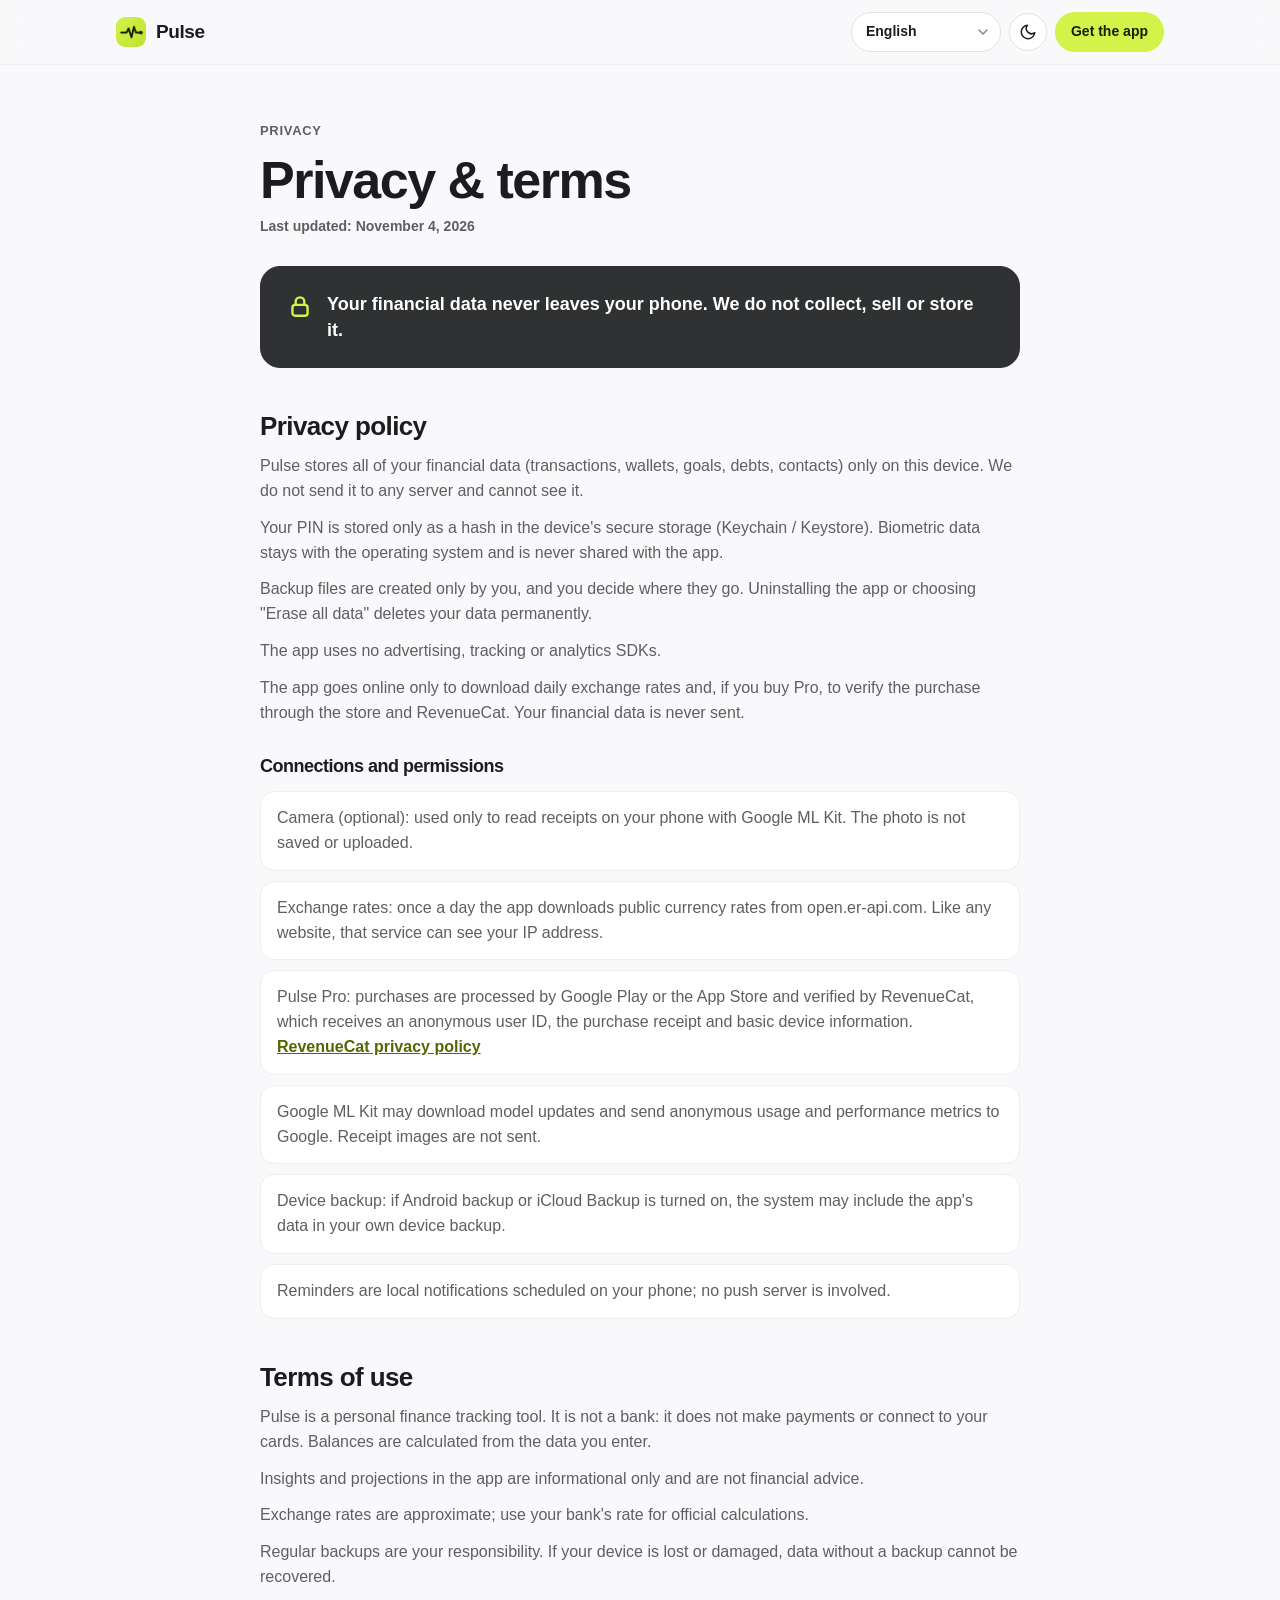
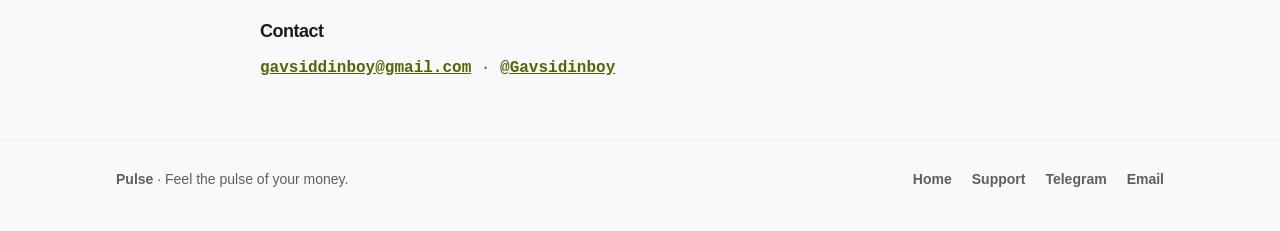
==== privacy.html @ 62ebf2f1 "feat: Pulse landing, support and privacy pages Static site for GitHub Pages: the landing page with a" ====
<!DOCTYPE html>
<html lang="en" dir="ltr">
<head>
  <meta charset="UTF-8" />
  <meta name="viewport" content="width=device-width, initial-scale=1.0" />
  <title>Pulse — Privacy policy & terms</title>
  <meta name="description" content="Pulse keeps your financial data on your phone. What the app connects to, which permissions it uses and the terms of use." />
  <link rel="canonical" href="https://vaxobjanovdev.github.io/pulse-landing/privacy.html" />
  <link rel="alternate" hreflang="en" href="https://vaxobjanovdev.github.io/pulse-landing/privacy.html?lang=en" />
  <link rel="alternate" hreflang="uz" href="https://vaxobjanovdev.github.io/pulse-landing/privacy.html?lang=uz" />
  <link rel="alternate" hreflang="ru" href="https://vaxobjanovdev.github.io/pulse-landing/privacy.html?lang=ru" />
  <link rel="alternate" hreflang="es" href="https://vaxobjanovdev.github.io/pulse-landing/privacy.html?lang=es" />
  <link rel="alternate" hreflang="pt" href="https://vaxobjanovdev.github.io/pulse-landing/privacy.html?lang=pt" />
  <link rel="alternate" hreflang="tr" href="https://vaxobjanovdev.github.io/pulse-landing/privacy.html?lang=tr" />
  <link rel="alternate" hreflang="de" href="https://vaxobjanovdev.github.io/pulse-landing/privacy.html?lang=de" />
  <link rel="alternate" hreflang="fr" href="https://vaxobjanovdev.github.io/pulse-landing/privacy.html?lang=fr" />
  <link rel="alternate" hreflang="id" href="https://vaxobjanovdev.github.io/pulse-landing/privacy.html?lang=id" />
  <link rel="alternate" hreflang="ar" href="https://vaxobjanovdev.github.io/pulse-landing/privacy.html?lang=ar" />
  <link rel="alternate" hreflang="x-default" href="https://vaxobjanovdev.github.io/pulse-landing/privacy.html" />
  <link rel="apple-touch-icon" href="assets/icon.png" />
  <meta property="og:site_name" content="Pulse" />
  <meta property="og:type" content="website" />
  <meta property="og:title" content="Pulse — Privacy policy & terms" />
  <meta property="og:description" content="Pulse keeps your financial data on your phone. What the app connects to, which permissions it uses and the terms of use." />
  <meta property="og:url" content="https://vaxobjanovdev.github.io/pulse-landing/privacy.html" />
  <meta property="og:image" content="https://vaxobjanovdev.github.io/pulse-landing/assets/og.png" />
  <meta property="og:image:width" content="1024" />
  <meta property="og:image:height" content="500" />
  <meta property="og:image:alt" content="Pulse — Feel the pulse of your money." />
  <meta name="twitter:card" content="summary_large_image" />
  <meta name="twitter:title" content="Pulse — Privacy policy & terms" />
  <meta name="twitter:description" content="Pulse keeps your financial data on your phone. What the app connects to, which permissions it uses and the terms of use." />
  <meta name="twitter:image" content="https://vaxobjanovdev.github.io/pulse-landing/assets/og.png" />
  <meta name="theme-color" content="#f9f9fb" />
  <link rel="icon" type="image/png" href="assets/icon.png" />
  <script>try { var th = localStorage.getItem('pulse-theme'); if (th) document.documentElement.setAttribute('data-theme', th); } catch (e) {}</script>
  <link rel="stylesheet" href="site.css" />
  <style>
    .page { max-width: 760px; padding: 56px 0 24px; }
    h1 { font-size: clamp(34px, 5.2vw, 52px); letter-spacing: -1.5px; line-height: 1.06; font-weight: 850; margin: 12px 0 8px; }
    .updated { color: var(--muted); font-size: 14px; font-weight: 600; }
    .pledge { background: var(--midnight); border: 1px solid var(--midnight-edge); color: var(--on-midnight); border-radius: var(--radius); padding: 24px 26px; margin: 28px 0 8px; font-size: 18px; font-weight: 700; line-height: 1.45; display: flex; gap: 14px; align-items: flex-start; }
    .pledge svg { width: 26px; height: 26px; color: var(--lime); flex-shrink: 0; margin-top: 2px; }
    .doc h2 { font-size: 26px; letter-spacing: -0.6px; margin: 44px 0 14px; }
    .doc h3 { font-size: 18px; margin: 28px 0 10px; }
    .doc p { color: var(--text-2); margin-bottom: 12px; }
    .doc ul { list-style: none; display: grid; gap: 10px; }
    .doc li { background: var(--card); border: 1px solid var(--border); border-radius: 14px; padding: 14px 16px; color: var(--text-2); }
    .doc a { color: var(--accent-text); font-weight: 700; }
    .note { margin-top: 32px; font-size: 13px; color: var(--muted); }
    .contact { font-family: var(--mono); direction: ltr; unicode-bidi: isolate; }
    @media (max-width: 640px) { .page { padding-top: 36px; } }
  </style>
</head>
<body>
  <nav class="top">
    <div class="wrap nav-inner">
      <a href="./" class="logo"><img src="assets/icon.png" alt="" /><span>Pulse</span></a>
      <div class="nav-right">
        <select id="lang" class="lang" aria-label="Language"></select>
        <button id="theme" class="icon-btn" type="button" aria-label="Switch theme">
          <svg class="moon" viewBox="0 0 24 24" fill="none" stroke="currentColor" stroke-width="2" stroke-linecap="round" stroke-linejoin="round"><path d="M21 12.8A9 9 0 1 1 11.2 3a7 7 0 0 0 9.8 9.8z"/></svg>
          <svg class="sun" viewBox="0 0 24 24" fill="none" stroke="currentColor" stroke-width="2" stroke-linecap="round"><circle cx="12" cy="12" r="4.5"/><path d="M12 2v2M12 20v2M4.9 4.9l1.4 1.4M17.7 17.7l1.4 1.4M2 12h2M20 12h2M4.9 19.1l1.4-1.4M17.7 6.3l1.4-1.4"/></svg>
        </button>
        <a class="btn btn-lime btn-sm nav-cta get-app" href="./#get" data-i="nav_get">Get the app</a>
      </div>
    </div>
  </nav>

  <main class="wrap page doc">
    <p class="kicker" data-i="f_privacy">Privacy</p>
    <h1 data-a="legal.title">Privacy & terms</h1>
    <p class="updated" id="updated">Last updated: November 4, 2026</p>

    <div class="pledge">
      <svg viewBox="0 0 24 24" fill="none" stroke="currentColor" stroke-width="2.2" stroke-linecap="round" stroke-linejoin="round" aria-hidden="true"><rect x="5" y="11" width="14" height="10" rx="2.5"/><path d="M8 11V8a4 4 0 0 1 8 0v3"/></svg>
      <span data-i="pv_pledge">Your financial data never leaves your phone. We do not collect, sell or store it.</span>
    </div>

    <h2 data-a="legal.privacyTitle">Privacy policy</h2>
    <p data-a="legal.privacy1"></p>
    <p data-a="legal.privacy2"></p>
    <p data-a="legal.privacy3"></p>
    <p data-a="legal.privacy4"></p>
    <p data-a="legal.privacy5"></p>

    <h3 data-i="pv_more">Connections and permissions</h3>
    <ul>
      <li data-i="pv_cam"></li>
      <li data-i="pv_fx"></li>
      <li><span data-i="pv_rc"></span> <a href="https://www.revenuecat.com/privacy" target="_blank" rel="noopener" data-i="pv_rc_link">RevenueCat privacy policy</a></li>
      <li data-i="pv_ml"></li>
      <li data-i="pv_bk"></li>
      <li data-i="pv_nt"></li>
    </ul>

    <h2 id="terms" data-a="legal.termsTitle">Terms of use</h2>
    <p data-a="legal.terms1"></p>
    <p data-a="legal.terms2"></p>
    <p data-a="legal.terms3"></p>
    <p data-a="legal.terms4"></p>

    <h3 data-i="pv_contact">Contact</h3>
    <p class="contact"><a href="mailto:gavsiddinboy@gmail.com">gavsiddinboy@gmail.com</a> · <a href="https://t.me/Gavsidinboy" target="_blank" rel="noopener">@Gavsidinboy</a></p>

    <p class="note" id="note" data-i="pv_note"></p>
  </main>

  <footer class="foot-wrap">
    <div class="wrap foot">
      <span><strong>Pulse</strong> · <span data-i="f_tag">Feel the pulse of your money.</span></span>
      <ul>
        <li><a href="./" data-i="f_home">Home</a></li>
        <li><a href="support.html" data-i="f_support">Support</a></li>
        <li><a href="https://t.me/Gavsidinboy" target="_blank" rel="noopener">Telegram</a></li>
        <li><a href="mailto:gavsiddinboy@gmail.com">Email</a></li>
      </ul>
    </div>
  </footer>

  <script src="app-strings.js"></script>
  <script>
  // The policy and terms paragraphs come from the app itself (legal.* in app-strings.js), so the site and the app say the same thing.
  // English is the reference text; keep the details below in sync with src/i18n/locales/en.ts (legal.*).
  window.PAGE_T = {
    en: {
      title: 'Pulse — Privacy policy & terms',
      pv_pledge: 'Your financial data never leaves your phone. We do not collect, sell or store it.',
      pv_more: 'Connections and permissions',
      pv_cam: 'Camera (optional): used only to read receipts on your phone with Google ML Kit. The photo is not saved or uploaded.',
      pv_fx: 'Exchange rates: once a day the app downloads public currency rates from open.er-api.com. Like any website, that service can see your IP address.',
      pv_rc: 'Pulse Pro: purchases are processed by Google Play or the App Store and verified by RevenueCat, which receives an anonymous user ID, the purchase receipt and basic device information.',
      pv_rc_link: 'RevenueCat privacy policy',
      pv_ml: 'Google ML Kit may download model updates and send anonymous usage and performance metrics to Google. Receipt images are not sent.',
      pv_bk: "Device backup: if Android backup or iCloud Backup is turned on, the system may include the app's data in your own device backup.",
      pv_nt: 'Reminders are local notifications scheduled on your phone; no push server is involved.',
      pv_contact: 'Contact', pv_note: ''
    },
    uz: {
      title: 'Pulse — Maxfiylik siyosati va shartlar',
      pv_pledge: "Moliyaviy ma'lumotlaringiz telefoningizdan chiqmaydi. Biz ularni yig'maymiz, sotmaymiz va saqlamaymiz.",
      pv_more: 'Ulanishlar va ruxsatlar',
      pv_cam: "Kamera (ixtiyoriy): faqat chekni telefonda Google ML Kit yordamida o'qish uchun. Rasm saqlanmaydi va yuborilmaydi.",
      pv_fx: "Valyuta kurslari: ilova kuniga bir marta open.er-api.com dan ochiq kurslarni yuklaydi. Har qanday sayt kabi bu xizmat IP manzilingizni ko'rishi mumkin.",
      pv_rc: "Pulse Pro: xaridlar Google Play yoki App Store orqali amalga oshiriladi va RevenueCat orqali tekshiriladi. RevenueCat anonim foydalanuvchi ID, xarid cheki va qurilma haqidagi asosiy ma'lumotni oladi.",
      pv_rc_link: 'RevenueCat maxfiylik siyosati',
      pv_ml: "Google ML Kit model yangilanishlarini yuklashi va Google'ga anonim foydalanish va ishlash ko'rsatkichlarini yuborishi mumkin. Chek rasmlari yuborilmaydi.",
      pv_bk: "Qurilma zaxirasi: Android zaxirasi yoki iCloud Backup yoqilgan bo'lsa, tizim ilova ma'lumotlarini qurilmangizning o'z zaxirasiga qo'shishi mumkin.",
      pv_nt: 'Eslatmalar telefoningizda rejalashtiriladigan mahalliy bildirishnomalar; push server ishlatilmaydi.',
      pv_contact: 'Aloqa', pv_note: "Bu sahifa ingliz tilidan tarjima qilingan. Farq bo'lsa, inglizcha matn amal qiladi."
    },
    ru: {
      title: 'Pulse — Политика конфиденциальности и условия',
      pv_pledge: 'Ваши финансовые данные не покидают телефон. Мы их не собираем, не продаём и не храним.',
      pv_more: 'Подключения и разрешения',
      pv_cam: 'Камера (по желанию): только для распознавания чеков на телефоне с помощью Google ML Kit. Фото не сохраняется и не загружается.',
      pv_fx: 'Курсы валют: раз в день приложение загружает открытые курсы с open.er-api.com. Как и любой сайт, этот сервис видит ваш IP-адрес.',
      pv_rc: 'Pulse Pro: покупки обрабатываются Google Play или App Store и проверяются через RevenueCat, который получает анонимный ID пользователя, чек покупки и базовые сведения об устройстве.',
      pv_rc_link: 'Политика конфиденциальности RevenueCat',
      pv_ml: 'Google ML Kit может загружать обновления моделей и отправлять в Google анонимные метрики использования и производительности. Изображения чеков не отправляются.',
      pv_bk: 'Резервная копия устройства: если включена резервная копия Android или iCloud, система может включить данные приложения в вашу собственную копию устройства.',
      pv_nt: 'Напоминания — это локальные уведомления, запланированные на телефоне; push-сервер не используется.',
      pv_contact: 'Контакты', pv_note: 'Эта страница переведена с английского. При расхождениях действует английский текст.'
    },
    es: {
      title: 'Pulse — Política de privacidad y condiciones',
      pv_pledge: 'Tus datos financieros nunca salen de tu teléfono. No los recopilamos, vendemos ni almacenamos.',
      pv_more: 'Conexiones y permisos',
      pv_cam: 'Cámara (opcional): solo para leer recibos en tu teléfono con Google ML Kit. La foto no se guarda ni se sube.',
      pv_fx: 'Tipos de cambio: una vez al día la app descarga tipos públicos de open.er-api.com. Como cualquier sitio web, ese servicio puede ver tu dirección IP.',
      pv_rc: 'Pulse Pro: las compras las procesa Google Play o el App Store y las verifica RevenueCat, que recibe un ID de usuario anónimo, el recibo de compra e información básica del dispositivo.',
      pv_rc_link: 'Política de privacidad de RevenueCat',
      pv_ml: 'Google ML Kit puede descargar actualizaciones de modelos y enviar a Google métricas anónimas de uso y rendimiento. Las imágenes de los recibos no se envían.',
      pv_bk: 'Copia del dispositivo: si la copia de seguridad de Android o de iCloud está activada, el sistema puede incluir los datos de la app en tu propia copia del dispositivo.',
      pv_nt: 'Los recordatorios son notificaciones locales programadas en tu teléfono; no interviene ningún servidor push.',
      pv_contact: 'Contacto', pv_note: 'Esta página es una traducción del inglés. Si las versiones difieren, prevalece el texto en inglés.'
    },
    pt: {
      title: 'Pulse — Política de privacidade e termos',
      pv_pledge: 'Seus dados financeiros nunca saem do seu celular. Não os coletamos, vendemos nem armazenamos.',
      pv_more: 'Conexões e permissões',
      pv_cam: 'Câmera (opcional): usada só para ler recibos no celular com o Google ML Kit. A foto não é salva nem enviada.',
      pv_fx: 'Cotações: uma vez por dia o app baixa cotações públicas de open.er-api.com. Como qualquer site, esse serviço pode ver seu endereço IP.',
      pv_rc: 'Pulse Pro: as compras são processadas pelo Google Play ou pela App Store e verificadas pela RevenueCat, que recebe um ID de usuário anônimo, o recibo da compra e informações básicas do aparelho.',
      pv_rc_link: 'Política de privacidade da RevenueCat',
      pv_ml: 'O Google ML Kit pode baixar atualizações de modelos e enviar ao Google métricas anônimas de uso e desempenho. As imagens dos recibos não são enviadas.',
      pv_bk: 'Backup do aparelho: se o backup do Android ou do iCloud estiver ativado, o sistema pode incluir os dados do app no seu próprio backup.',
      pv_nt: 'Os lembretes são notificações locais agendadas no celular; nenhum servidor push é usado.',
      pv_contact: 'Contato', pv_note: 'Esta página é uma tradução do inglês. Em caso de divergência, vale o texto em inglês.'
    },
    tr: {
      title: 'Pulse — Gizlilik politikası ve koşullar',
      pv_pledge: 'Finansal verilerin telefonundan asla çıkmaz. Onları toplamayız, satmayız ve saklamayız.',
      pv_more: 'Bağlantılar ve izinler',
      pv_cam: 'Kamera (isteğe bağlı): yalnızca fişleri telefonunda Google ML Kit ile okumak için. Fotoğraf kaydedilmez ve yüklenmez.',
      pv_fx: "Döviz kurları: uygulama günde bir kez open.er-api.com'dan herkese açık kurları indirir. Her web sitesi gibi bu hizmet de IP adresini görebilir.",
      pv_rc: 'Pulse Pro: satın alımlar Google Play veya App Store tarafından işlenir ve RevenueCat ile doğrulanır; RevenueCat anonim bir kullanıcı kimliği, satın alma makbuzu ve temel cihaz bilgisi alır.',
      pv_rc_link: 'RevenueCat gizlilik politikası',
      pv_ml: "Google ML Kit model güncellemeleri indirebilir ve Google'a anonim kullanım ve performans ölçümleri gönderebilir. Fiş görüntüleri gönderilmez.",
      pv_bk: 'Cihaz yedeği: Android yedeği veya iCloud Yedekleme açıksa sistem, uygulamanın verilerini kendi cihaz yedeğine ekleyebilir.',
      pv_nt: 'Hatırlatmalar telefonunda planlanan yerel bildirimlerdir; push sunucusu kullanılmaz.',
      pv_contact: 'İletişim', pv_note: 'Bu sayfa İngilizceden çevrilmiştir. Farklılık olursa İngilizce metin geçerlidir.'
    },
    de: {
      title: 'Pulse — Datenschutz und Nutzungsbedingungen',
      pv_pledge: 'Deine Finanzdaten verlassen nie dein Handy. Wir sammeln, verkaufen und speichern sie nicht.',
      pv_more: 'Verbindungen und Berechtigungen',
      pv_cam: 'Kamera (optional): nur zum Lesen von Belegen auf deinem Handy mit Google ML Kit. Das Foto wird weder gespeichert noch hochgeladen.',
      pv_fx: 'Wechselkurse: Einmal täglich lädt die App öffentliche Kurse von open.er-api.com. Wie jede Website kann dieser Dienst deine IP-Adresse sehen.',
      pv_rc: 'Pulse Pro: Käufe werden von Google Play oder dem App Store abgewickelt und über RevenueCat geprüft. RevenueCat erhält eine anonyme Nutzer-ID, den Kaufbeleg und grundlegende Geräteinformationen.',
      pv_rc_link: 'Datenschutzerklärung von RevenueCat',
      pv_ml: 'Google ML Kit kann Modell-Updates laden und anonyme Nutzungs- und Leistungsdaten an Google senden. Belegbilder werden nicht gesendet.',
      pv_bk: 'Geräte-Backup: Ist das Android-Backup oder iCloud-Backup aktiv, kann das System die App-Daten in dein eigenes Geräte-Backup aufnehmen.',
      pv_nt: 'Erinnerungen sind lokale Benachrichtigungen, die auf deinem Handy geplant werden; kein Push-Server ist beteiligt.',
      pv_contact: 'Kontakt', pv_note: 'Diese Seite ist aus dem Englischen übersetzt. Bei Abweichungen gilt der englische Text.'
    },
    fr: {
      title: 'Pulse — Confidentialité et conditions',
      pv_pledge: 'Vos données financières ne quittent jamais votre téléphone. Nous ne les collectons, ne les vendons ni ne les stockons.',
      pv_more: 'Connexions et autorisations',
      pv_cam: "Appareil photo (facultatif) : uniquement pour lire les tickets sur votre téléphone avec Google ML Kit. La photo n'est ni enregistrée ni envoyée.",
      pv_fx: "Taux de change : une fois par jour, l'appli télécharge des taux publics depuis open.er-api.com. Comme tout site web, ce service peut voir votre adresse IP.",
      pv_rc: "Pulse Pro : les achats sont traités par Google Play ou l'App Store et vérifiés par RevenueCat, qui reçoit un identifiant utilisateur anonyme, le reçu d'achat et des informations de base sur l'appareil.",
      pv_rc_link: 'Politique de confidentialité de RevenueCat',
      pv_ml: "Google ML Kit peut télécharger des mises à jour de modèles et envoyer à Google des statistiques anonymes d'utilisation et de performance. Les images des tickets ne sont pas envoyées.",
      pv_bk: "Sauvegarde de l'appareil : si la sauvegarde Android ou iCloud est activée, le système peut inclure les données de l'appli dans votre propre sauvegarde.",
      pv_nt: "Les rappels sont des notifications locales programmées sur votre téléphone ; aucun serveur push n'intervient.",
      pv_contact: 'Contact', pv_note: "Cette page est traduite de l'anglais. En cas de divergence, le texte anglais prévaut."
    },
    id: {
      title: 'Pulse — Kebijakan privasi dan ketentuan',
      pv_pledge: 'Data keuanganmu tidak pernah keluar dari ponselmu. Kami tidak mengumpulkan, menjual, atau menyimpannya.',
      pv_more: 'Koneksi dan izin',
      pv_cam: 'Kamera (opsional): hanya untuk membaca struk di ponselmu dengan Google ML Kit. Foto tidak disimpan dan tidak diunggah.',
      pv_fx: 'Kurs mata uang: sekali sehari aplikasi mengunduh kurs publik dari open.er-api.com. Seperti situs web lainnya, layanan itu dapat melihat alamat IP-mu.',
      pv_rc: 'Pulse Pro: pembelian diproses oleh Google Play atau App Store dan diverifikasi oleh RevenueCat, yang menerima ID pengguna anonim, bukti pembelian, dan info dasar perangkat.',
      pv_rc_link: 'Kebijakan privasi RevenueCat',
      pv_ml: 'Google ML Kit dapat mengunduh pembaruan model dan mengirim metrik penggunaan serta kinerja anonim ke Google. Gambar struk tidak dikirim.',
      pv_bk: 'Cadangan perangkat: jika cadangan Android atau iCloud aktif, sistem dapat menyertakan data aplikasi dalam cadangan perangkatmu sendiri.',
      pv_nt: 'Pengingat adalah notifikasi lokal yang dijadwalkan di ponselmu; tidak ada server push yang terlibat.',
      pv_contact: 'Kontak', pv_note: 'Halaman ini diterjemahkan dari bahasa Inggris. Jika ada perbedaan, teks bahasa Inggris yang berlaku.'
    },
    ar: {
      title: 'Pulse — سياسة الخصوصية والشروط',
      pv_pledge: 'بياناتك المالية لا تغادر هاتفك أبدًا. نحن لا نجمعها ولا نبيعها ولا نخزّنها.',
      pv_more: 'الاتصالات والأذونات',
      pv_cam: 'الكاميرا (اختيارية): تُستخدم فقط لقراءة الإيصالات على هاتفك عبر Google ML Kit. لا تُحفظ الصورة ولا تُرفع.',
      pv_fx: 'أسعار الصرف: يُنزّل التطبيق مرة يوميًا أسعارًا عامة من open.er-api.com. وكأي موقع ويب، يمكن لهذه الخدمة رؤية عنوان IP الخاص بك.',
      pv_rc: 'Pulse Pro: تتم معالجة المشتريات عبر Google Play أو App Store ويتم التحقق منها عبر RevenueCat، الذي يتلقى معرّف مستخدم مجهولًا وإيصال الشراء ومعلومات أساسية عن الجهاز.',
      pv_rc_link: 'سياسة الخصوصية لـ RevenueCat',
      pv_ml: 'قد ينزّل Google ML Kit تحديثات للنماذج ويرسل إلى Google مقاييس استخدام وأداء مجهولة. لا تُرسل صور الإيصالات.',
      pv_bk: 'النسخ الاحتياطي للجهاز: إذا كان النسخ الاحتياطي لـ Android أو iCloud مفعّلًا، فقد يُضمّن النظام بيانات التطبيق في النسخة الاحتياطية الخاصة بجهازك.',
      pv_nt: 'التذكيرات إشعارات محلية مجدولة على هاتفك، ولا يُستخدم أي خادم إشعارات.',
      pv_contact: 'التواصل', pv_note: 'هذه الصفحة مترجمة من الإنجليزية. عند وجود اختلاف، يُعتمد النص الإنجليزي.'
    }
  };
  </script>
  <script src="site.js"></script>
  <script>
    Pulse.onLang(function () {
      document.getElementById('updated').textContent = Pulse.app('legal.updated').replace('{date}', Pulse.date(2026, 11, 4));
      document.getElementById('note').style.display = Pulse.lang === 'en' ? 'none' : '';
    });
  </script>
</body>
</html>
---- site.css ----
/* Pulse site: shared tokens and components. Colours follow the app (src/theme/colors.ts).
   System fonts only, so the site makes no third-party requests. */
:root {
  --bg: #f9f9fb;
  --card: #ffffff;
  --card-soft: #f3f3f5;
  --border: #eeeef0;
  --border-strong: #e2e2e4;
  --text: #1a1c1d;
  --text-2: #5f5e60;
  --muted: #8c8b8e;
  --lime: #d4f34a;
  --lime-ink: #181e00;
  --accent-text: #556500;
  --midnight: #2f3132;
  --midnight-edge: #2f3132;
  --on-midnight: #ffffff;
  --on-midnight-2: rgba(255, 255, 255, 0.65);
  --nav-bg: rgba(249, 249, 251, 0.82);
  --shadow: 0 30px 60px -32px rgba(26, 28, 29, 0.5);
  --good: #2d8a29;
  --bad: #a43a3d;
  --radius: 20px;
  --sans: -apple-system, BlinkMacSystemFont, "Segoe UI", Roboto, "Noto Sans", "Noto Sans Arabic", Tahoma, sans-serif;
  --mono: ui-monospace, "SF Mono", "JetBrains Mono", Menlo, Consolas, monospace;
  color-scheme: light;
}
@media (prefers-color-scheme: dark) {
  :root:not([data-theme="light"]) {
    --bg: #0f1112; --card: #1a1c1d; --card-soft: #232526; --border: rgba(255,255,255,0.07); --border-strong: rgba(255,255,255,0.12);
    --text: #f0f0f2; --text-2: #b5b4b7; --muted: #8c8b8e; --accent-text: #d4f34a;
    --midnight: #232526; --midnight-edge: rgba(255,255,255,0.08); --nav-bg: rgba(15,17,18,0.8);
    --shadow: 0 30px 60px -30px rgba(0,0,0,0.8); --good: #6ee07a; --bad: #ff8a8a; color-scheme: dark;
  }
}
:root[data-theme="dark"] {
  --bg: #0f1112; --card: #1a1c1d; --card-soft: #232526; --border: rgba(255,255,255,0.07); --border-strong: rgba(255,255,255,0.12);
  --text: #f0f0f2; --text-2: #b5b4b7; --muted: #8c8b8e; --accent-text: #d4f34a;
  --midnight: #232526; --midnight-edge: rgba(255,255,255,0.08); --nav-bg: rgba(15,17,18,0.8);
  --shadow: 0 30px 60px -30px rgba(0,0,0,0.8); --good: #6ee07a; --bad: #ff8a8a; color-scheme: dark;
}

* { margin: 0; padding: 0; box-sizing: border-box; }
html { background: var(--bg); scroll-behavior: smooth; }
body { font-family: var(--sans); background: var(--bg); color: var(--text); line-height: 1.55; -webkit-font-smoothing: antialiased; overflow-x: hidden; transition: background 0.25s, color 0.25s; }
a { color: inherit; }
.wrap { max-width: 1080px; margin: 0 auto; padding: 0 16px; }
.mono { font-family: var(--mono); direction: ltr; unicode-bidi: isolate; }

/* Nav */
nav.top { position: sticky; top: 0; z-index: 20; background: var(--nav-bg); backdrop-filter: blur(14px); -webkit-backdrop-filter: blur(14px); border-bottom: 1px solid var(--border); }
.nav-inner { display: flex; align-items: center; justify-content: space-between; gap: 10px; height: 64px; }
.logo { display: flex; align-items: center; gap: 10px; text-decoration: none; font-weight: 800; font-size: 19px; letter-spacing: -0.4px; }
.logo img { width: 30px; height: 30px; border-radius: 9px; }
.nav-right { display: flex; align-items: center; gap: 8px; }
.lang {
  appearance: none; -webkit-appearance: none; font: inherit; font-size: 14px; font-weight: 600; color: var(--text);
  background: var(--card) url("data:image/svg+xml,%3Csvg xmlns='http://www.w3.org/2000/svg' width='10' height='6'%3E%3Cpath d='M1 1l4 4 4-4' stroke='%238c8b8e' stroke-width='1.6' fill='none' stroke-linecap='round'/%3E%3C/svg%3E") no-repeat right 12px center;
  border: 1px solid var(--border-strong); border-radius: 999px; padding: 8px 30px 8px 14px; cursor: pointer; max-width: 150px;
}
[dir="rtl"] .lang { background-position: left 12px center; padding: 8px 14px 8px 30px; }
.icon-btn { width: 38px; height: 38px; border-radius: 50%; border: 1px solid var(--border-strong); background: var(--card); color: var(--text); display: inline-flex; align-items: center; justify-content: center; cursor: pointer; flex-shrink: 0; }
.icon-btn svg { width: 18px; height: 18px; }
.icon-btn .sun { display: none; }
:root[data-theme="dark"] .icon-btn .sun { display: block; }
:root[data-theme="dark"] .icon-btn .moon { display: none; }

.btn { display: inline-flex; align-items: center; justify-content: center; gap: 8px; text-decoration: none; font-weight: 800; border-radius: 999px; white-space: nowrap; transition: transform 0.15s ease, background 0.15s ease; }
.btn:active { transform: scale(0.97); }
.btn-lime { background: var(--lime); color: var(--lime-ink); }
.btn-lime:hover { background: #bde334; }
.btn-sm { padding: 9px 16px; font-size: 14px; }

/* Store badges (filled by site.js) */
.stores { display: flex; flex-wrap: wrap; gap: 10px; }
.store { display: inline-flex; flex-direction: column; justify-content: center; min-width: 168px; padding: 10px 20px 11px; border-radius: 16px; text-decoration: none; line-height: 1.15; transition: transform 0.15s ease, background 0.15s ease; }
.store small { font-size: 11px; font-weight: 600; opacity: 0.75; }
.store b { font-size: 18px; font-weight: 800; letter-spacing: -0.3px; }
.store.live { background: var(--lime); color: var(--lime-ink); }
.store.live:hover { background: #bde334; }
.store.live:active { transform: scale(0.97); }

/* Cards and text */
.card { background: var(--card); border: 1px solid var(--border); border-radius: var(--radius); padding: 26px; }
.kicker { font-size: 13px; font-weight: 800; letter-spacing: 0.7px; text-transform: uppercase; color: var(--accent-text); }
h1, h2, h3 { letter-spacing: -0.5px; }
h2 { font-size: clamp(28px, 4.2vw, 44px); letter-spacing: -1.2px; line-height: 1.08; font-weight: 850; }
.section { padding: 64px 0; }

/* FAQ */
details { border-bottom: 1px solid var(--border-strong); }
summary { list-style: none; cursor: pointer; padding: 20px 0; font-weight: 700; font-size: 17px; display: flex; justify-content: space-between; gap: 16px; }
summary::-webkit-details-marker { display: none; }
summary::after { content: "+"; font-weight: 500; font-size: 22px; line-height: 1; color: var(--muted); transition: transform 0.2s; flex-shrink: 0; }
details[open] summary::after { transform: rotate(45deg); }
details > div, details > p { color: var(--text-2); padding: 0 0 20px; max-width: 44em; }

/* Footer */
footer.foot-wrap { border-top: 1px solid var(--border); padding: 28px 0 40px; margin-top: 24px; }
.foot { display: flex; flex-wrap: wrap; gap: 14px 24px; align-items: center; justify-content: space-between; font-size: 14px; color: var(--text-2); }
.foot ul { list-style: none; display: flex; flex-wrap: wrap; gap: 8px 20px; }
.foot a { text-decoration: none; font-weight: 600; }
.foot a:hover { color: var(--accent-text); }

/* Scroll reveal (only when JS runs) */
.js .reveal { opacity: 0; transform: translateY(18px); transition: opacity 0.6s ease, transform 0.6s cubic-bezier(.2,.7,.2,1); }
.js .reveal.in { opacity: 1; transform: none; }

@media (max-width: 480px) {
  .nav-cta { display: none; }
  .store { flex: 1 1 140px; min-width: 0; }
}
@media (prefers-reduced-motion: reduce) {
  html { scroll-behavior: auto; }
  .js .reveal { opacity: 1; transform: none; transition: none; }
  .btn, .store, summary::after, body { transition: none; }
}
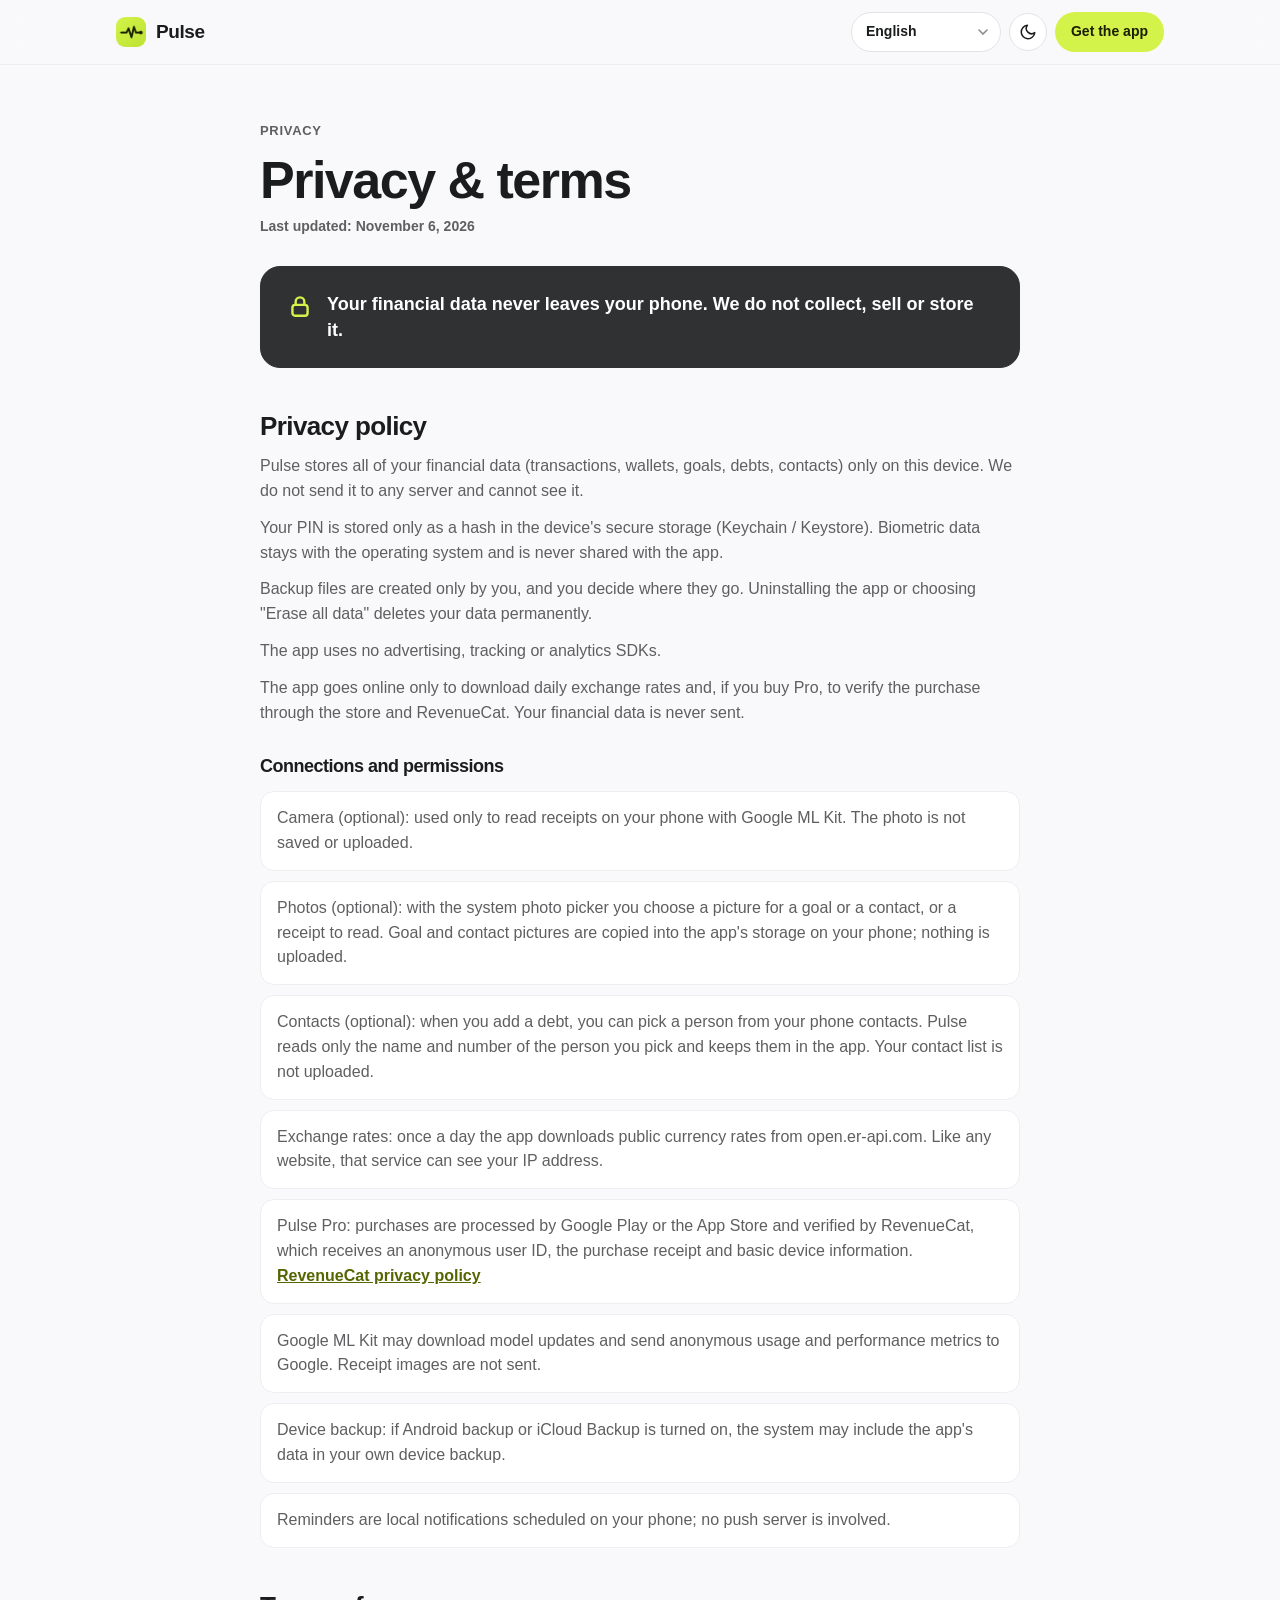
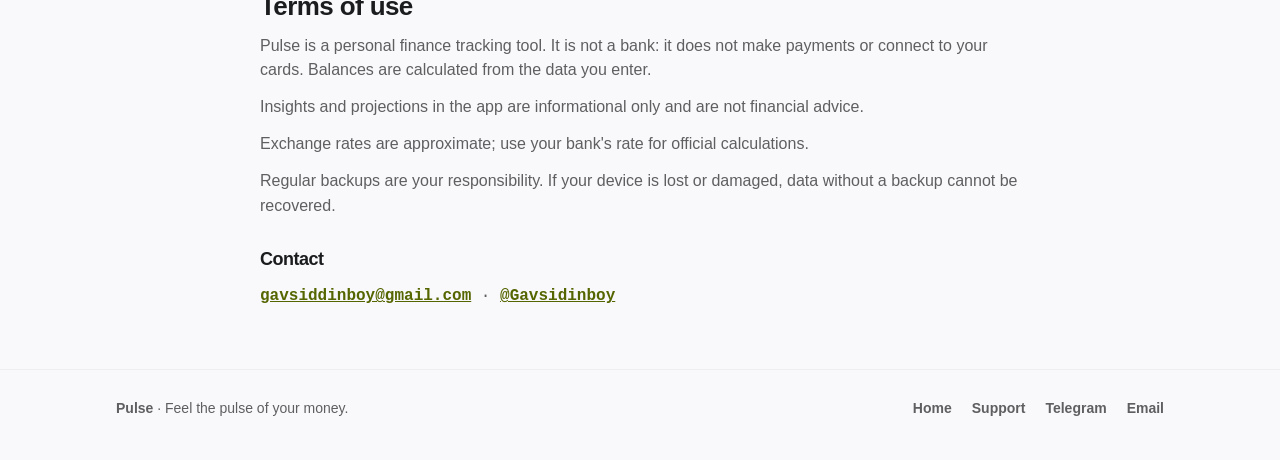
==== commit b74676f2: "docs(privacy): disclose photo picking and phone contacts The app asks for READ_CONTACTS to fill in a" ====
--- a/privacy.html
+++ b/privacy.html
@@ -70,7 +70,7 @@
   <main class="wrap page doc">
     <p class="kicker" data-i="f_privacy">Privacy</p>
     <h1 data-a="legal.title">Privacy & terms</h1>
-    <p class="updated" id="updated">Last updated: November 4, 2026</p>
+    <p class="updated" id="updated">Last updated: November 6, 2026</p>
 
     <div class="pledge">
       <svg viewBox="0 0 24 24" fill="none" stroke="currentColor" stroke-width="2.2" stroke-linecap="round" stroke-linejoin="round" aria-hidden="true"><rect x="5" y="11" width="14" height="10" rx="2.5"/><path d="M8 11V8a4 4 0 0 1 8 0v3"/></svg>
@@ -87,6 +87,8 @@
     <h3 data-i="pv_more">Connections and permissions</h3>
     <ul>
       <li data-i="pv_cam"></li>
+      <li data-i="pv_ph"></li>
+      <li data-i="pv_ct"></li>
       <li data-i="pv_fx"></li>
       <li><span data-i="pv_rc"></span> <a href="https://www.revenuecat.com/privacy" target="_blank" rel="noopener" data-i="pv_rc_link">RevenueCat privacy policy</a></li>
       <li data-i="pv_ml"></li>
@@ -128,6 +130,8 @@
       pv_pledge: 'Your financial data never leaves your phone. We do not collect, sell or store it.',
       pv_more: 'Connections and permissions',
       pv_cam: 'Camera (optional): used only to read receipts on your phone with Google ML Kit. The photo is not saved or uploaded.',
+      pv_ph: "Photos (optional): with the system photo picker you choose a picture for a goal or a contact, or a receipt to read. Goal and contact pictures are copied into the app's storage on your phone; nothing is uploaded.",
+      pv_ct: "Contacts (optional): when you add a debt, you can pick a person from your phone contacts. Pulse reads only the name and number of the person you pick and keeps them in the app. Your contact list is not uploaded.",
       pv_fx: 'Exchange rates: once a day the app downloads public currency rates from open.er-api.com. Like any website, that service can see your IP address.',
       pv_rc: 'Pulse Pro: purchases are processed by Google Play or the App Store and verified by RevenueCat, which receives an anonymous user ID, the purchase receipt and basic device information.',
       pv_rc_link: 'RevenueCat privacy policy',
@@ -141,6 +145,8 @@
       pv_pledge: "Moliyaviy ma'lumotlaringiz telefoningizdan chiqmaydi. Biz ularni yig'maymiz, sotmaymiz va saqlamaymiz.",
       pv_more: 'Ulanishlar va ruxsatlar',
       pv_cam: "Kamera (ixtiyoriy): faqat chekni telefonda Google ML Kit yordamida o'qish uchun. Rasm saqlanmaydi va yuborilmaydi.",
+      pv_ph: "Rasmlar (ixtiyoriy): tizimning rasm tanlash oynasi orqali maqsad yoki kontakt uchun rasm, yoki o'qish uchun chek tanlaysiz. Maqsad va kontakt rasmlari telefoningizdagi ilova xotirasiga nusxalanadi; hech narsa yuborilmaydi.",
+      pv_ct: "Kontaktlar (ixtiyoriy): qarz qo'shganda telefon kontaktlaringizdan odam tanlashingiz mumkin. Pulse faqat tanlangan odamning ismi va raqamini o'qib, ilovada saqlaydi. Kontaktlar ro'yxatingiz hech qayerga yuborilmaydi.",
       pv_fx: "Valyuta kurslari: ilova kuniga bir marta open.er-api.com dan ochiq kurslarni yuklaydi. Har qanday sayt kabi bu xizmat IP manzilingizni ko'rishi mumkin.",
       pv_rc: "Pulse Pro: xaridlar Google Play yoki App Store orqali amalga oshiriladi va RevenueCat orqali tekshiriladi. RevenueCat anonim foydalanuvchi ID, xarid cheki va qurilma haqidagi asosiy ma'lumotni oladi.",
       pv_rc_link: 'RevenueCat maxfiylik siyosati',
@@ -154,6 +160,8 @@
       pv_pledge: 'Ваши финансовые данные не покидают телефон. Мы их не собираем, не продаём и не храним.',
       pv_more: 'Подключения и разрешения',
       pv_cam: 'Камера (по желанию): только для распознавания чеков на телефоне с помощью Google ML Kit. Фото не сохраняется и не загружается.',
+      pv_ph: "Фото (по желанию): через системный выбор фото вы выбираете картинку для цели или контакта либо чек для распознавания. Картинки целей и контактов копируются в память приложения на телефоне; ничего не отправляется.",
+      pv_ct: "Контакты (по желанию): добавляя долг, можно выбрать человека из контактов телефона. Pulse считывает только имя и номер выбранного человека и сохраняет их в приложении. Список контактов никуда не отправляется.",
       pv_fx: 'Курсы валют: раз в день приложение загружает открытые курсы с open.er-api.com. Как и любой сайт, этот сервис видит ваш IP-адрес.',
       pv_rc: 'Pulse Pro: покупки обрабатываются Google Play или App Store и проверяются через RevenueCat, который получает анонимный ID пользователя, чек покупки и базовые сведения об устройстве.',
       pv_rc_link: 'Политика конфиденциальности RevenueCat',
@@ -167,6 +175,8 @@
       pv_pledge: 'Tus datos financieros nunca salen de tu teléfono. No los recopilamos, vendemos ni almacenamos.',
       pv_more: 'Conexiones y permisos',
       pv_cam: 'Cámara (opcional): solo para leer recibos en tu teléfono con Google ML Kit. La foto no se guarda ni se sube.',
+      pv_ph: "Fotos (opcional): con el selector de fotos del sistema eliges una imagen para una meta o un contacto, o un recibo para leer. Las imágenes de metas y contactos se copian al almacenamiento de la app en tu teléfono; no se sube nada.",
+      pv_ct: "Contactos (opcional): al añadir una deuda puedes elegir a una persona de los contactos del teléfono. Pulse solo lee el nombre y el número de esa persona y los guarda en la app. Tu lista de contactos no se sube.",
       pv_fx: 'Tipos de cambio: una vez al día la app descarga tipos públicos de open.er-api.com. Como cualquier sitio web, ese servicio puede ver tu dirección IP.',
       pv_rc: 'Pulse Pro: las compras las procesa Google Play o el App Store y las verifica RevenueCat, que recibe un ID de usuario anónimo, el recibo de compra e información básica del dispositivo.',
       pv_rc_link: 'Política de privacidad de RevenueCat',
@@ -180,6 +190,8 @@
       pv_pledge: 'Seus dados financeiros nunca saem do seu celular. Não os coletamos, vendemos nem armazenamos.',
       pv_more: 'Conexões e permissões',
       pv_cam: 'Câmera (opcional): usada só para ler recibos no celular com o Google ML Kit. A foto não é salva nem enviada.',
+      pv_ph: "Fotos (opcional): pelo seletor de fotos do sistema você escolhe uma imagem para uma meta ou um contato, ou um recibo para ler. As imagens de metas e contatos são copiadas para o armazenamento do app no celular; nada é enviado.",
+      pv_ct: "Contatos (opcional): ao adicionar uma dívida, você pode escolher uma pessoa dos contatos do celular. O Pulse lê só o nome e o número dessa pessoa e os guarda no app. Sua lista de contatos não é enviada.",
       pv_fx: 'Cotações: uma vez por dia o app baixa cotações públicas de open.er-api.com. Como qualquer site, esse serviço pode ver seu endereço IP.',
       pv_rc: 'Pulse Pro: as compras são processadas pelo Google Play ou pela App Store e verificadas pela RevenueCat, que recebe um ID de usuário anônimo, o recibo da compra e informações básicas do aparelho.',
       pv_rc_link: 'Política de privacidade da RevenueCat',
@@ -193,6 +205,8 @@
       pv_pledge: 'Finansal verilerin telefonundan asla çıkmaz. Onları toplamayız, satmayız ve saklamayız.',
       pv_more: 'Bağlantılar ve izinler',
       pv_cam: 'Kamera (isteğe bağlı): yalnızca fişleri telefonunda Google ML Kit ile okumak için. Fotoğraf kaydedilmez ve yüklenmez.',
+      pv_ph: "Fotoğraflar (isteğe bağlı): sistemin fotoğraf seçicisiyle bir hedef veya kişi için resim ya da okunacak bir fiş seçersin. Hedef ve kişi resimleri telefonundaki uygulama depolamasına kopyalanır; hiçbir şey yüklenmez.",
+      pv_ct: "Kişiler (isteğe bağlı): borç eklerken telefon rehberinden bir kişi seçebilirsin. Pulse yalnızca seçtiğin kişinin adını ve numarasını okur ve uygulamada saklar. Rehberin hiçbir yere yüklenmez.",
       pv_fx: "Döviz kurları: uygulama günde bir kez open.er-api.com'dan herkese açık kurları indirir. Her web sitesi gibi bu hizmet de IP adresini görebilir.",
       pv_rc: 'Pulse Pro: satın alımlar Google Play veya App Store tarafından işlenir ve RevenueCat ile doğrulanır; RevenueCat anonim bir kullanıcı kimliği, satın alma makbuzu ve temel cihaz bilgisi alır.',
       pv_rc_link: 'RevenueCat gizlilik politikası',
@@ -206,6 +220,8 @@
       pv_pledge: 'Deine Finanzdaten verlassen nie dein Handy. Wir sammeln, verkaufen und speichern sie nicht.',
       pv_more: 'Verbindungen und Berechtigungen',
       pv_cam: 'Kamera (optional): nur zum Lesen von Belegen auf deinem Handy mit Google ML Kit. Das Foto wird weder gespeichert noch hochgeladen.',
+      pv_ph: "Fotos (optional): Über die Fotoauswahl des Systems wählst du ein Bild für ein Ziel oder einen Kontakt oder einen Beleg zum Auslesen. Bilder von Zielen und Kontakten werden in den App-Speicher auf deinem Handy kopiert; nichts wird hochgeladen.",
+      pv_ct: "Kontakte (optional): Beim Hinzufügen einer Schuld kannst du eine Person aus deinen Telefonkontakten wählen. Pulse liest nur Name und Nummer dieser Person und speichert sie in der App. Deine Kontaktliste wird nicht hochgeladen.",
       pv_fx: 'Wechselkurse: Einmal täglich lädt die App öffentliche Kurse von open.er-api.com. Wie jede Website kann dieser Dienst deine IP-Adresse sehen.',
       pv_rc: 'Pulse Pro: Käufe werden von Google Play oder dem App Store abgewickelt und über RevenueCat geprüft. RevenueCat erhält eine anonyme Nutzer-ID, den Kaufbeleg und grundlegende Geräteinformationen.',
       pv_rc_link: 'Datenschutzerklärung von RevenueCat',
@@ -219,6 +235,8 @@
       pv_pledge: 'Vos données financières ne quittent jamais votre téléphone. Nous ne les collectons, ne les vendons ni ne les stockons.',
       pv_more: 'Connexions et autorisations',
       pv_cam: "Appareil photo (facultatif) : uniquement pour lire les tickets sur votre téléphone avec Google ML Kit. La photo n'est ni enregistrée ni envoyée.",
+      pv_ph: "Photos (facultatif) : avec le sélecteur de photos du système, vous choisissez une image pour un objectif ou un contact, ou un ticket à lire. Les images des objectifs et des contacts sont copiées dans le stockage de l'app sur votre téléphone ; rien n'est envoyé.",
+      pv_ct: "Contacts (facultatif) : lorsque vous ajoutez une dette, vous pouvez choisir une personne dans les contacts du téléphone. Pulse lit uniquement le nom et le numéro de cette personne et les garde dans l'app. Votre liste de contacts n'est pas envoyée.",
       pv_fx: "Taux de change : une fois par jour, l'appli télécharge des taux publics depuis open.er-api.com. Comme tout site web, ce service peut voir votre adresse IP.",
       pv_rc: "Pulse Pro : les achats sont traités par Google Play ou l'App Store et vérifiés par RevenueCat, qui reçoit un identifiant utilisateur anonyme, le reçu d'achat et des informations de base sur l'appareil.",
       pv_rc_link: 'Politique de confidentialité de RevenueCat',
@@ -232,6 +250,8 @@
       pv_pledge: 'Data keuanganmu tidak pernah keluar dari ponselmu. Kami tidak mengumpulkan, menjual, atau menyimpannya.',
       pv_more: 'Koneksi dan izin',
       pv_cam: 'Kamera (opsional): hanya untuk membaca struk di ponselmu dengan Google ML Kit. Foto tidak disimpan dan tidak diunggah.',
+      pv_ph: "Foto (opsional): lewat pemilih foto sistem kamu memilih gambar untuk tujuan atau kontak, atau struk untuk dibaca. Gambar tujuan dan kontak disalin ke penyimpanan aplikasi di ponselmu; tidak ada yang diunggah.",
+      pv_ct: "Kontak (opsional): saat menambahkan utang, kamu bisa memilih seseorang dari kontak ponsel. Pulse hanya membaca nama dan nomor orang yang kamu pilih lalu menyimpannya di aplikasi. Daftar kontakmu tidak diunggah.",
       pv_fx: 'Kurs mata uang: sekali sehari aplikasi mengunduh kurs publik dari open.er-api.com. Seperti situs web lainnya, layanan itu dapat melihat alamat IP-mu.',
       pv_rc: 'Pulse Pro: pembelian diproses oleh Google Play atau App Store dan diverifikasi oleh RevenueCat, yang menerima ID pengguna anonim, bukti pembelian, dan info dasar perangkat.',
       pv_rc_link: 'Kebijakan privasi RevenueCat',
@@ -245,6 +265,8 @@
       pv_pledge: 'بياناتك المالية لا تغادر هاتفك أبدًا. نحن لا نجمعها ولا نبيعها ولا نخزّنها.',
       pv_more: 'الاتصالات والأذونات',
       pv_cam: 'الكاميرا (اختيارية): تُستخدم فقط لقراءة الإيصالات على هاتفك عبر Google ML Kit. لا تُحفظ الصورة ولا تُرفع.',
+      pv_ph: "الصور (اختيارية): من خلال منتقي الصور في النظام تختار صورة لهدف أو جهة اتصال، أو إيصالًا لقراءته. تُنسخ صور الأهداف وجهات الاتصال إلى مساحة تخزين التطبيق على هاتفك، ولا يُرفع أي شيء.",
+      pv_ct: "جهات الاتصال (اختيارية): عند إضافة دين يمكنك اختيار شخص من جهات اتصال الهاتف. لا يقرأ Pulse إلا اسم الشخص الذي تختاره ورقمه ويحفظهما في التطبيق. لا تُرفع قائمة جهات اتصالك.",
       pv_fx: 'أسعار الصرف: يُنزّل التطبيق مرة يوميًا أسعارًا عامة من open.er-api.com. وكأي موقع ويب، يمكن لهذه الخدمة رؤية عنوان IP الخاص بك.',
       pv_rc: 'Pulse Pro: تتم معالجة المشتريات عبر Google Play أو App Store ويتم التحقق منها عبر RevenueCat، الذي يتلقى معرّف مستخدم مجهولًا وإيصال الشراء ومعلومات أساسية عن الجهاز.',
       pv_rc_link: 'سياسة الخصوصية لـ RevenueCat',
@@ -258,7 +280,7 @@
   <script src="site.js"></script>
   <script>
     Pulse.onLang(function () {
-      document.getElementById('updated').textContent = Pulse.app('legal.updated').replace('{date}', Pulse.date(2026, 11, 4));
+      document.getElementById('updated').textContent = Pulse.app('legal.updated').replace('{date}', Pulse.date(2026, 11, 6));
       document.getElementById('note').style.display = Pulse.lang === 'en' ? 'none' : '';
     });
   </script>
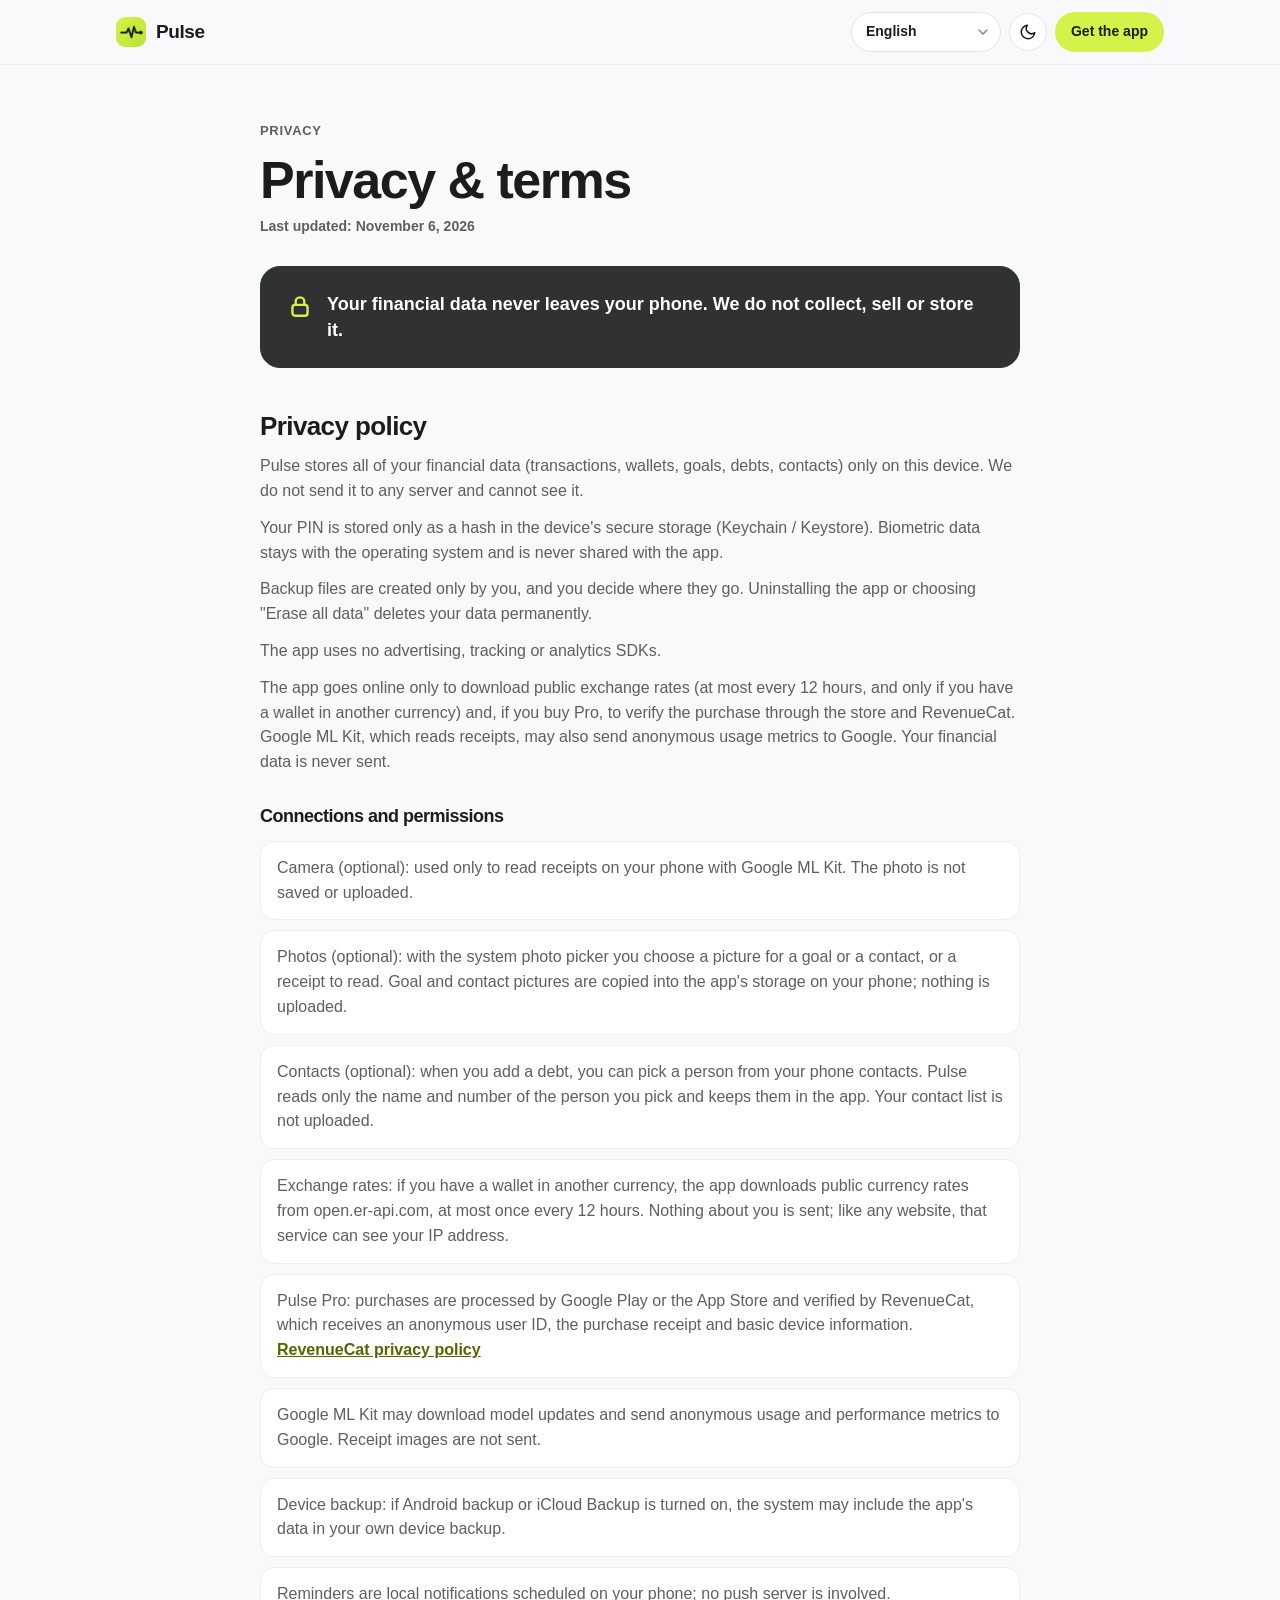
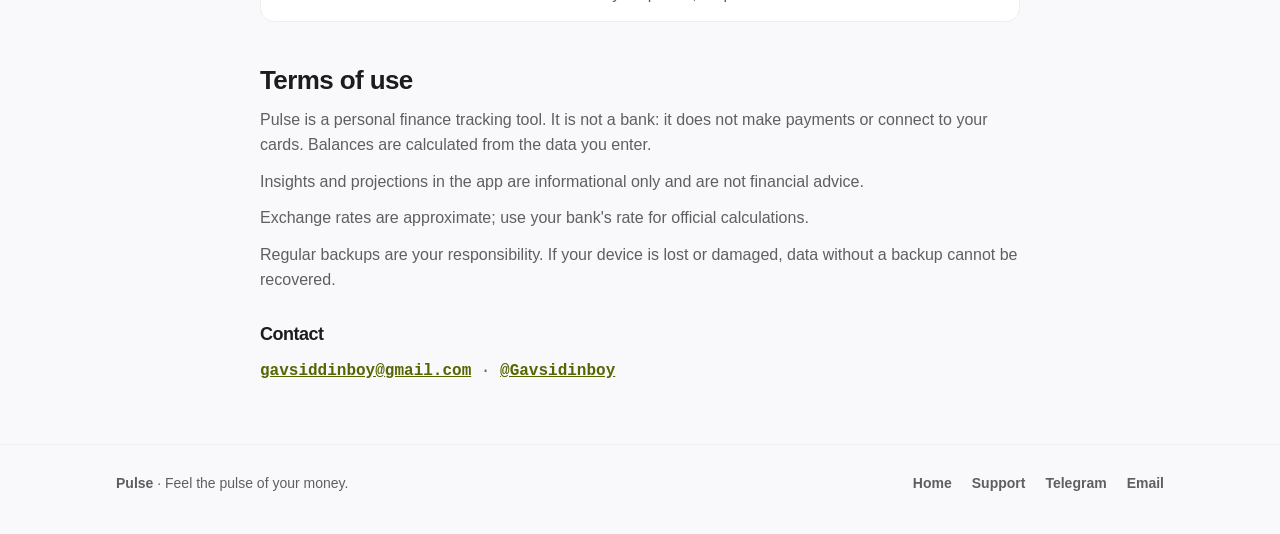
==== commit 37c216ad: "docs(privacy): say when exchange rates are downloaded Rates are fetched only when there is a wallet " ====
--- a/privacy.html
+++ b/privacy.html
@@ -132,7 +132,7 @@
       pv_cam: 'Camera (optional): used only to read receipts on your phone with Google ML Kit. The photo is not saved or uploaded.',
       pv_ph: "Photos (optional): with the system photo picker you choose a picture for a goal or a contact, or a receipt to read. Goal and contact pictures are copied into the app's storage on your phone; nothing is uploaded.",
       pv_ct: "Contacts (optional): when you add a debt, you can pick a person from your phone contacts. Pulse reads only the name and number of the person you pick and keeps them in the app. Your contact list is not uploaded.",
-      pv_fx: 'Exchange rates: once a day the app downloads public currency rates from open.er-api.com. Like any website, that service can see your IP address.',
+      pv_fx: "Exchange rates: if you have a wallet in another currency, the app downloads public currency rates from open.er-api.com, at most once every 12 hours. Nothing about you is sent; like any website, that service can see your IP address.",
       pv_rc: 'Pulse Pro: purchases are processed by Google Play or the App Store and verified by RevenueCat, which receives an anonymous user ID, the purchase receipt and basic device information.',
       pv_rc_link: 'RevenueCat privacy policy',
       pv_ml: 'Google ML Kit may download model updates and send anonymous usage and performance metrics to Google. Receipt images are not sent.',
@@ -147,7 +147,7 @@
       pv_cam: "Kamera (ixtiyoriy): faqat chekni telefonda Google ML Kit yordamida o'qish uchun. Rasm saqlanmaydi va yuborilmaydi.",
       pv_ph: "Rasmlar (ixtiyoriy): tizimning rasm tanlash oynasi orqali maqsad yoki kontakt uchun rasm, yoki o'qish uchun chek tanlaysiz. Maqsad va kontakt rasmlari telefoningizdagi ilova xotirasiga nusxalanadi; hech narsa yuborilmaydi.",
       pv_ct: "Kontaktlar (ixtiyoriy): qarz qo'shganda telefon kontaktlaringizdan odam tanlashingiz mumkin. Pulse faqat tanlangan odamning ismi va raqamini o'qib, ilovada saqlaydi. Kontaktlar ro'yxatingiz hech qayerga yuborilmaydi.",
-      pv_fx: "Valyuta kurslari: ilova kuniga bir marta open.er-api.com dan ochiq kurslarni yuklaydi. Har qanday sayt kabi bu xizmat IP manzilingizni ko'rishi mumkin.",
+      pv_fx: "Valyuta kurslari: boshqa valyutadagi hamyoningiz bo'lsa, ilova 12 soatda ko'pi bilan bir marta open.er-api.com dan ochiq kurslarni yuklaydi. Siz haqingizda hech narsa yuborilmaydi; har qanday sayt kabi bu xizmat IP manzilingizni ko'rishi mumkin.",
       pv_rc: "Pulse Pro: xaridlar Google Play yoki App Store orqali amalga oshiriladi va RevenueCat orqali tekshiriladi. RevenueCat anonim foydalanuvchi ID, xarid cheki va qurilma haqidagi asosiy ma'lumotni oladi.",
       pv_rc_link: 'RevenueCat maxfiylik siyosati',
       pv_ml: "Google ML Kit model yangilanishlarini yuklashi va Google'ga anonim foydalanish va ishlash ko'rsatkichlarini yuborishi mumkin. Chek rasmlari yuborilmaydi.",
@@ -162,7 +162,7 @@
       pv_cam: 'Камера (по желанию): только для распознавания чеков на телефоне с помощью Google ML Kit. Фото не сохраняется и не загружается.',
       pv_ph: "Фото (по желанию): через системный выбор фото вы выбираете картинку для цели или контакта либо чек для распознавания. Картинки целей и контактов копируются в память приложения на телефоне; ничего не отправляется.",
       pv_ct: "Контакты (по желанию): добавляя долг, можно выбрать человека из контактов телефона. Pulse считывает только имя и номер выбранного человека и сохраняет их в приложении. Список контактов никуда не отправляется.",
-      pv_fx: 'Курсы валют: раз в день приложение загружает открытые курсы с open.er-api.com. Как и любой сайт, этот сервис видит ваш IP-адрес.',
+      pv_fx: "Курсы валют: если у вас есть кошелёк в другой валюте, приложение не чаще раза в 12 часов загружает открытые курсы с open.er-api.com. О вас ничего не передаётся; как и любой сайт, этот сервис видит ваш IP-адрес.",
       pv_rc: 'Pulse Pro: покупки обрабатываются Google Play или App Store и проверяются через RevenueCat, который получает анонимный ID пользователя, чек покупки и базовые сведения об устройстве.',
       pv_rc_link: 'Политика конфиденциальности RevenueCat',
       pv_ml: 'Google ML Kit может загружать обновления моделей и отправлять в Google анонимные метрики использования и производительности. Изображения чеков не отправляются.',
@@ -177,7 +177,7 @@
       pv_cam: 'Cámara (opcional): solo para leer recibos en tu teléfono con Google ML Kit. La foto no se guarda ni se sube.',
       pv_ph: "Fotos (opcional): con el selector de fotos del sistema eliges una imagen para una meta o un contacto, o un recibo para leer. Las imágenes de metas y contactos se copian al almacenamiento de la app en tu teléfono; no se sube nada.",
       pv_ct: "Contactos (opcional): al añadir una deuda puedes elegir a una persona de los contactos del teléfono. Pulse solo lee el nombre y el número de esa persona y los guarda en la app. Tu lista de contactos no se sube.",
-      pv_fx: 'Tipos de cambio: una vez al día la app descarga tipos públicos de open.er-api.com. Como cualquier sitio web, ese servicio puede ver tu dirección IP.',
+      pv_fx: "Tipos de cambio: si tienes una cartera en otra moneda, la app descarga tipos públicos de open.er-api.com como mucho una vez cada 12 horas. No se envía nada sobre ti; como cualquier sitio web, ese servicio puede ver tu dirección IP.",
       pv_rc: 'Pulse Pro: las compras las procesa Google Play o el App Store y las verifica RevenueCat, que recibe un ID de usuario anónimo, el recibo de compra e información básica del dispositivo.',
       pv_rc_link: 'Política de privacidad de RevenueCat',
       pv_ml: 'Google ML Kit puede descargar actualizaciones de modelos y enviar a Google métricas anónimas de uso y rendimiento. Las imágenes de los recibos no se envían.',
@@ -192,7 +192,7 @@
       pv_cam: 'Câmera (opcional): usada só para ler recibos no celular com o Google ML Kit. A foto não é salva nem enviada.',
       pv_ph: "Fotos (opcional): pelo seletor de fotos do sistema você escolhe uma imagem para uma meta ou um contato, ou um recibo para ler. As imagens de metas e contatos são copiadas para o armazenamento do app no celular; nada é enviado.",
       pv_ct: "Contatos (opcional): ao adicionar uma dívida, você pode escolher uma pessoa dos contatos do celular. O Pulse lê só o nome e o número dessa pessoa e os guarda no app. Sua lista de contatos não é enviada.",
-      pv_fx: 'Cotações: uma vez por dia o app baixa cotações públicas de open.er-api.com. Como qualquer site, esse serviço pode ver seu endereço IP.',
+      pv_fx: "Cotações: se você tiver uma carteira em outra moeda, o app baixa cotações públicas de open.er-api.com no máximo uma vez a cada 12 horas. Nada sobre você é enviado; como qualquer site, esse serviço pode ver seu endereço IP.",
       pv_rc: 'Pulse Pro: as compras são processadas pelo Google Play ou pela App Store e verificadas pela RevenueCat, que recebe um ID de usuário anônimo, o recibo da compra e informações básicas do aparelho.',
       pv_rc_link: 'Política de privacidade da RevenueCat',
       pv_ml: 'O Google ML Kit pode baixar atualizações de modelos e enviar ao Google métricas anônimas de uso e desempenho. As imagens dos recibos não são enviadas.',
@@ -207,7 +207,7 @@
       pv_cam: 'Kamera (isteğe bağlı): yalnızca fişleri telefonunda Google ML Kit ile okumak için. Fotoğraf kaydedilmez ve yüklenmez.',
       pv_ph: "Fotoğraflar (isteğe bağlı): sistemin fotoğraf seçicisiyle bir hedef veya kişi için resim ya da okunacak bir fiş seçersin. Hedef ve kişi resimleri telefonundaki uygulama depolamasına kopyalanır; hiçbir şey yüklenmez.",
       pv_ct: "Kişiler (isteğe bağlı): borç eklerken telefon rehberinden bir kişi seçebilirsin. Pulse yalnızca seçtiğin kişinin adını ve numarasını okur ve uygulamada saklar. Rehberin hiçbir yere yüklenmez.",
-      pv_fx: "Döviz kurları: uygulama günde bir kez open.er-api.com'dan herkese açık kurları indirir. Her web sitesi gibi bu hizmet de IP adresini görebilir.",
+      pv_fx: "Döviz kurları: başka para biriminde bir cüzdanın varsa uygulama, en fazla 12 saatte bir open.er-api.com'dan herkese açık kurları indirir. Seninle ilgili hiçbir şey gönderilmez; her web sitesi gibi bu hizmet de IP adresini görebilir.",
       pv_rc: 'Pulse Pro: satın alımlar Google Play veya App Store tarafından işlenir ve RevenueCat ile doğrulanır; RevenueCat anonim bir kullanıcı kimliği, satın alma makbuzu ve temel cihaz bilgisi alır.',
       pv_rc_link: 'RevenueCat gizlilik politikası',
       pv_ml: "Google ML Kit model güncellemeleri indirebilir ve Google'a anonim kullanım ve performans ölçümleri gönderebilir. Fiş görüntüleri gönderilmez.",
@@ -222,7 +222,7 @@
       pv_cam: 'Kamera (optional): nur zum Lesen von Belegen auf deinem Handy mit Google ML Kit. Das Foto wird weder gespeichert noch hochgeladen.',
       pv_ph: "Fotos (optional): Über die Fotoauswahl des Systems wählst du ein Bild für ein Ziel oder einen Kontakt oder einen Beleg zum Auslesen. Bilder von Zielen und Kontakten werden in den App-Speicher auf deinem Handy kopiert; nichts wird hochgeladen.",
       pv_ct: "Kontakte (optional): Beim Hinzufügen einer Schuld kannst du eine Person aus deinen Telefonkontakten wählen. Pulse liest nur Name und Nummer dieser Person und speichert sie in der App. Deine Kontaktliste wird nicht hochgeladen.",
-      pv_fx: 'Wechselkurse: Einmal täglich lädt die App öffentliche Kurse von open.er-api.com. Wie jede Website kann dieser Dienst deine IP-Adresse sehen.',
+      pv_fx: "Wechselkurse: Wenn du ein Konto in einer anderen Währung hast, lädt die App höchstens alle 12 Stunden öffentliche Kurse von open.er-api.com. Über dich wird nichts gesendet; wie jede Website kann dieser Dienst deine IP-Adresse sehen.",
       pv_rc: 'Pulse Pro: Käufe werden von Google Play oder dem App Store abgewickelt und über RevenueCat geprüft. RevenueCat erhält eine anonyme Nutzer-ID, den Kaufbeleg und grundlegende Geräteinformationen.',
       pv_rc_link: 'Datenschutzerklärung von RevenueCat',
       pv_ml: 'Google ML Kit kann Modell-Updates laden und anonyme Nutzungs- und Leistungsdaten an Google senden. Belegbilder werden nicht gesendet.',
@@ -237,7 +237,7 @@
       pv_cam: "Appareil photo (facultatif) : uniquement pour lire les tickets sur votre téléphone avec Google ML Kit. La photo n'est ni enregistrée ni envoyée.",
       pv_ph: "Photos (facultatif) : avec le sélecteur de photos du système, vous choisissez une image pour un objectif ou un contact, ou un ticket à lire. Les images des objectifs et des contacts sont copiées dans le stockage de l'app sur votre téléphone ; rien n'est envoyé.",
       pv_ct: "Contacts (facultatif) : lorsque vous ajoutez une dette, vous pouvez choisir une personne dans les contacts du téléphone. Pulse lit uniquement le nom et le numéro de cette personne et les garde dans l'app. Votre liste de contacts n'est pas envoyée.",
-      pv_fx: "Taux de change : une fois par jour, l'appli télécharge des taux publics depuis open.er-api.com. Comme tout site web, ce service peut voir votre adresse IP.",
+      pv_fx: "Taux de change : si vous avez un portefeuille dans une autre devise, l'appli télécharge des taux publics depuis open.er-api.com, au plus une fois toutes les 12 heures. Rien vous concernant n'est envoyé ; comme tout site web, ce service peut voir votre adresse IP.",
       pv_rc: "Pulse Pro : les achats sont traités par Google Play ou l'App Store et vérifiés par RevenueCat, qui reçoit un identifiant utilisateur anonyme, le reçu d'achat et des informations de base sur l'appareil.",
       pv_rc_link: 'Politique de confidentialité de RevenueCat',
       pv_ml: "Google ML Kit peut télécharger des mises à jour de modèles et envoyer à Google des statistiques anonymes d'utilisation et de performance. Les images des tickets ne sont pas envoyées.",
@@ -252,7 +252,7 @@
       pv_cam: 'Kamera (opsional): hanya untuk membaca struk di ponselmu dengan Google ML Kit. Foto tidak disimpan dan tidak diunggah.',
       pv_ph: "Foto (opsional): lewat pemilih foto sistem kamu memilih gambar untuk tujuan atau kontak, atau struk untuk dibaca. Gambar tujuan dan kontak disalin ke penyimpanan aplikasi di ponselmu; tidak ada yang diunggah.",
       pv_ct: "Kontak (opsional): saat menambahkan utang, kamu bisa memilih seseorang dari kontak ponsel. Pulse hanya membaca nama dan nomor orang yang kamu pilih lalu menyimpannya di aplikasi. Daftar kontakmu tidak diunggah.",
-      pv_fx: 'Kurs mata uang: sekali sehari aplikasi mengunduh kurs publik dari open.er-api.com. Seperti situs web lainnya, layanan itu dapat melihat alamat IP-mu.',
+      pv_fx: "Kurs mata uang: jika kamu punya dompet dalam mata uang lain, aplikasi mengunduh kurs publik dari open.er-api.com paling sering sekali setiap 12 jam. Tidak ada data tentangmu yang dikirim; seperti situs web lainnya, layanan itu dapat melihat alamat IP-mu.",
       pv_rc: 'Pulse Pro: pembelian diproses oleh Google Play atau App Store dan diverifikasi oleh RevenueCat, yang menerima ID pengguna anonim, bukti pembelian, dan info dasar perangkat.',
       pv_rc_link: 'Kebijakan privasi RevenueCat',
       pv_ml: 'Google ML Kit dapat mengunduh pembaruan model dan mengirim metrik penggunaan serta kinerja anonim ke Google. Gambar struk tidak dikirim.',
@@ -267,7 +267,7 @@
       pv_cam: 'الكاميرا (اختيارية): تُستخدم فقط لقراءة الإيصالات على هاتفك عبر Google ML Kit. لا تُحفظ الصورة ولا تُرفع.',
       pv_ph: "الصور (اختيارية): من خلال منتقي الصور في النظام تختار صورة لهدف أو جهة اتصال، أو إيصالًا لقراءته. تُنسخ صور الأهداف وجهات الاتصال إلى مساحة تخزين التطبيق على هاتفك، ولا يُرفع أي شيء.",
       pv_ct: "جهات الاتصال (اختيارية): عند إضافة دين يمكنك اختيار شخص من جهات اتصال الهاتف. لا يقرأ Pulse إلا اسم الشخص الذي تختاره ورقمه ويحفظهما في التطبيق. لا تُرفع قائمة جهات اتصالك.",
-      pv_fx: 'أسعار الصرف: يُنزّل التطبيق مرة يوميًا أسعارًا عامة من open.er-api.com. وكأي موقع ويب، يمكن لهذه الخدمة رؤية عنوان IP الخاص بك.',
+      pv_fx: "أسعار الصرف: إذا كانت لديك محفظة بعملة أخرى، يُنزّل التطبيق أسعارًا عامة من open.er-api.com مرة كل 12 ساعة على الأكثر. لا يُرسل أي شيء عنك؛ وكأي موقع ويب، يمكن لهذه الخدمة رؤية عنوان IP الخاص بك.",
       pv_rc: 'Pulse Pro: تتم معالجة المشتريات عبر Google Play أو App Store ويتم التحقق منها عبر RevenueCat، الذي يتلقى معرّف مستخدم مجهولًا وإيصال الشراء ومعلومات أساسية عن الجهاز.',
       pv_rc_link: 'سياسة الخصوصية لـ RevenueCat',
       pv_ml: 'قد ينزّل Google ML Kit تحديثات للنماذج ويرسل إلى Google مقاييس استخدام وأداء مجهولة. لا تُرسل صور الإيصالات.',
